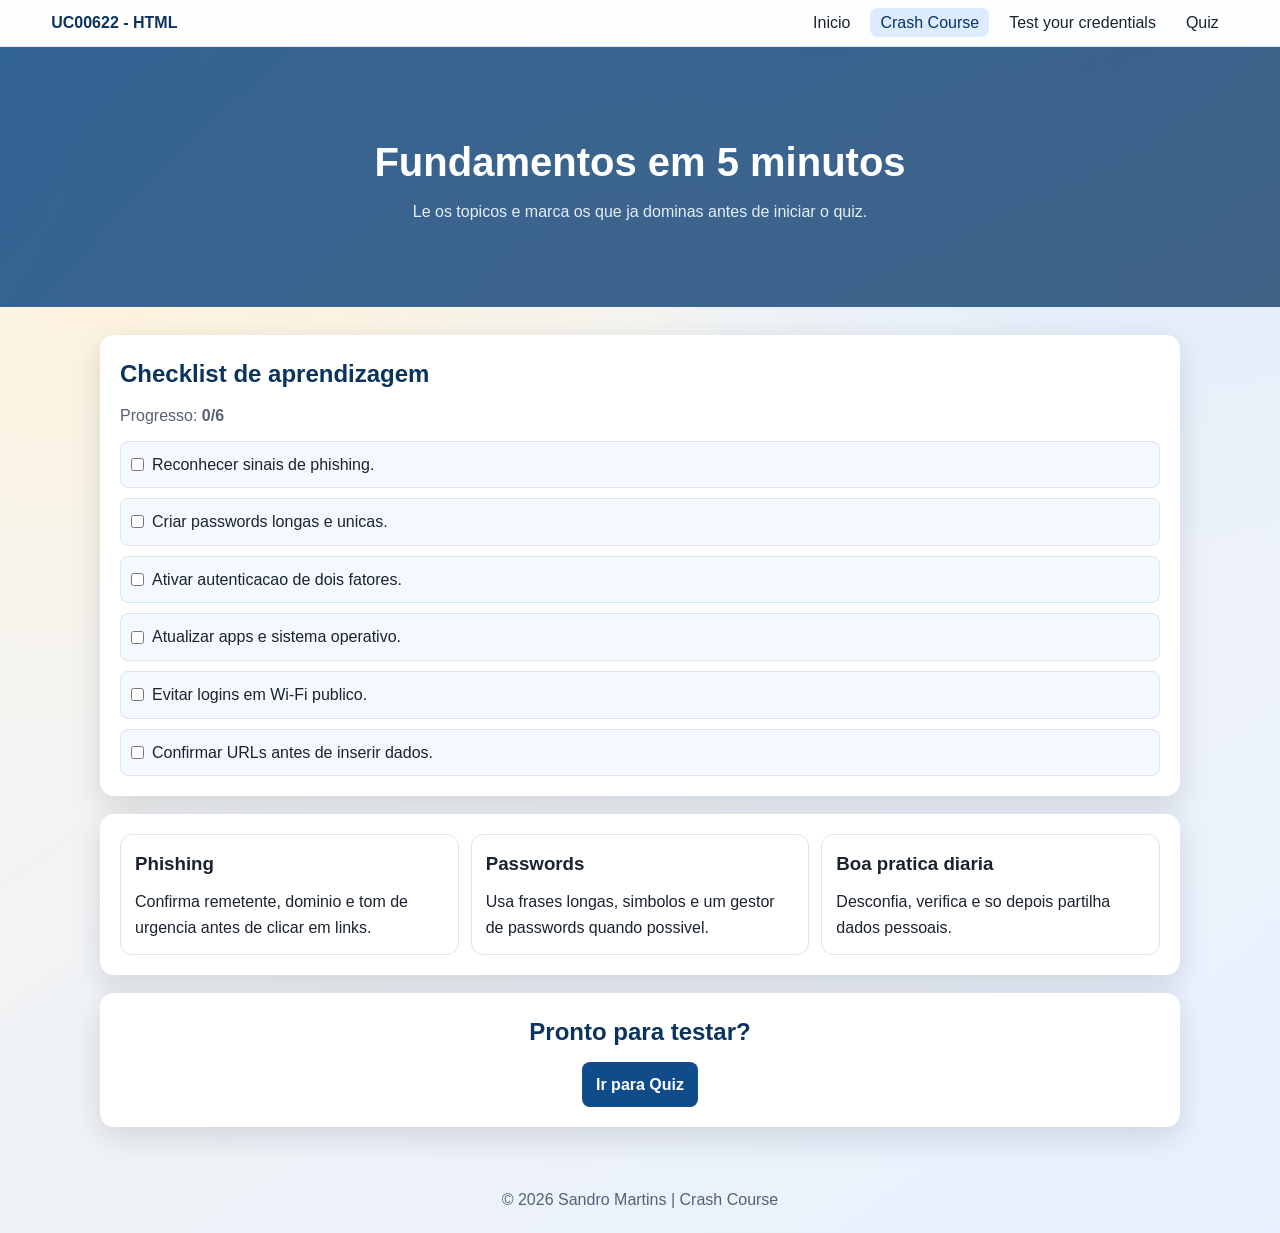
==== pages/course.html @ 0dbad37d "add:  final structure" ====
<!DOCTYPE html>
<html lang="pt">

<head>
  <meta charset="UTF-8" />
  <meta name="viewport" content="width=device-width, initial-scale=1.0" />
  <title>Crash Course | Ciberseguranca</title>
  <link rel="stylesheet" href="../style.css" />
</head>

<body>
  <a class="skip-link" href="#main-content">Saltar para o conteudo principal</a>

  <nav class="site-nav" aria-label="Navegacao principal">
    <a class="brand" href="../index.html">UC00622 - HTML</a>
    <ul class="nav-links">
      <li><a href="../index.html">Inicio</a></li>
      <li><a class="active" href="../pages/course.html">Crash Course</a></li>
      <li><a href="../pages/tester.html">Test your credentials</a></li>
      <li><a href="../pages/quiz.html">Quiz</a></li>
    </ul>
  </nav>

  <header class="hero small-hero" role="banner">
    <div class="hero-overlay"></div>
    <div class="hero-content">
      <h1 id="main-title">Fundamentos em 5 minutos</h1>
      <p class="hero-text">Le os topicos e marca os que ja dominas antes de iniciar o quiz.</p>
    </div>
  </header>

  <main id="main-content" tabindex="-1">
    <section class="content-block">
      <h2>Checklist de aprendizagem</h2>
      <p class="hint-text">Progresso: <strong id="course-progress">0/6</strong></p>
      <div class="course-checklist">
        <label><input class="course-check" type="checkbox" /> Reconhecer sinais de phishing.</label>
        <label><input class="course-check" type="checkbox" /> Criar passwords longas e unicas.</label>
        <label><input class="course-check" type="checkbox" /> Ativar autenticacao de dois fatores.</label>
        <label><input class="course-check" type="checkbox" /> Atualizar apps e sistema operativo.</label>
        <label><input class="course-check" type="checkbox" /> Evitar logins em Wi-Fi publico.</label>
        <label><input class="course-check" type="checkbox" /> Confirmar URLs antes de inserir dados.</label>
      </div>
    </section>

    <section class="content-block cards-grid">
      <article class="stat-box">
        <h3>Phishing</h3>
        <p>Confirma remetente, dominio e tom de urgencia antes de clicar em links.</p>
      </article>
      <article class="stat-box">
        <h3>Passwords</h3>
        <p>Usa frases longas, simbolos e um gestor de passwords quando possivel.</p>
      </article>
      <article class="stat-box">
        <h3>Boa pratica diaria</h3>
        <p>Desconfia, verifica e so depois partilha dados pessoais.</p>
      </article>
    </section>

    <section class="content-block centered-block">
      <h2>Pronto para testar?</h2>
      <a class="cta-link" href="../pages/quiz.html">Ir para Quiz</a>
    </section>
  </main>

  <footer role="contentinfo">
    <p>&copy; 2026 Sandro Martins | Crash Course</p>
  </footer>

  <script src="scripts/main-course.js" defer></script>
</body>

</html>
---- style.css ----
@import url("styles/root.css");
@import url("styles/base.css");
@import url("styles/layout.css");
@import url("styles/components.css");
@import url("styles/modal.css");
@import url("styles/animations.css");
@import url("styles/responsive.css");
@import url("styles/page-index.css");
@import url("styles/page-course.css");
@import url("styles/page-quiz.css");
@import url("styles/page-tester.css");
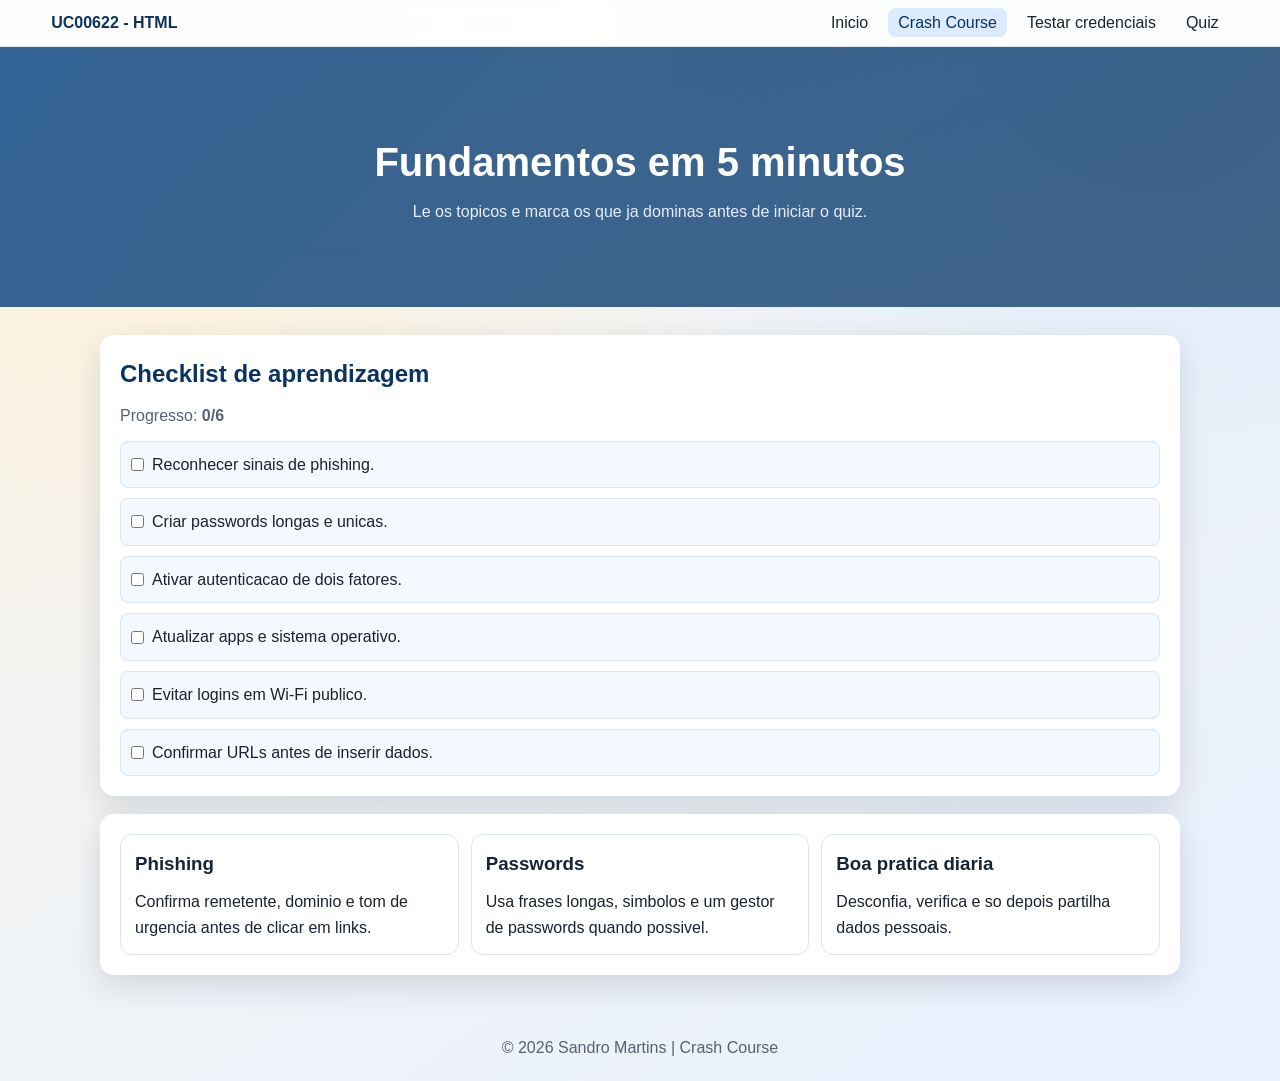
==== commit b3658742: "refactor: update text to Portuguese and improve styles for quiz and tester pages" ====
--- a/pages/course.html
+++ b/pages/course.html
@@ -16,7 +16,7 @@
     <ul class="nav-links">
       <li><a href="../index.html">Inicio</a></li>
       <li><a class="active" href="../pages/course.html">Crash Course</a></li>
-      <li><a href="../pages/tester.html">Test your credentials</a></li>
+      <li><a href="../pages/tester.html">Testar credenciais</a></li>
       <li><a href="../pages/quiz.html">Quiz</a></li>
     </ul>
   </nav>
@@ -57,18 +57,13 @@
         <p>Desconfia, verifica e so depois partilha dados pessoais.</p>
       </article>
     </section>
-
-    <section class="content-block centered-block">
-      <h2>Pronto para testar?</h2>
-      <a class="cta-link" href="../pages/quiz.html">Ir para Quiz</a>
-    </section>
   </main>
 
   <footer role="contentinfo">
     <p>&copy; 2026 Sandro Martins | Crash Course</p>
   </footer>
 
-  <script src="scripts/main-course.js" defer></script>
+  <script src="../scripts/main-course.js" defer></script>
 </body>
 
 </html>
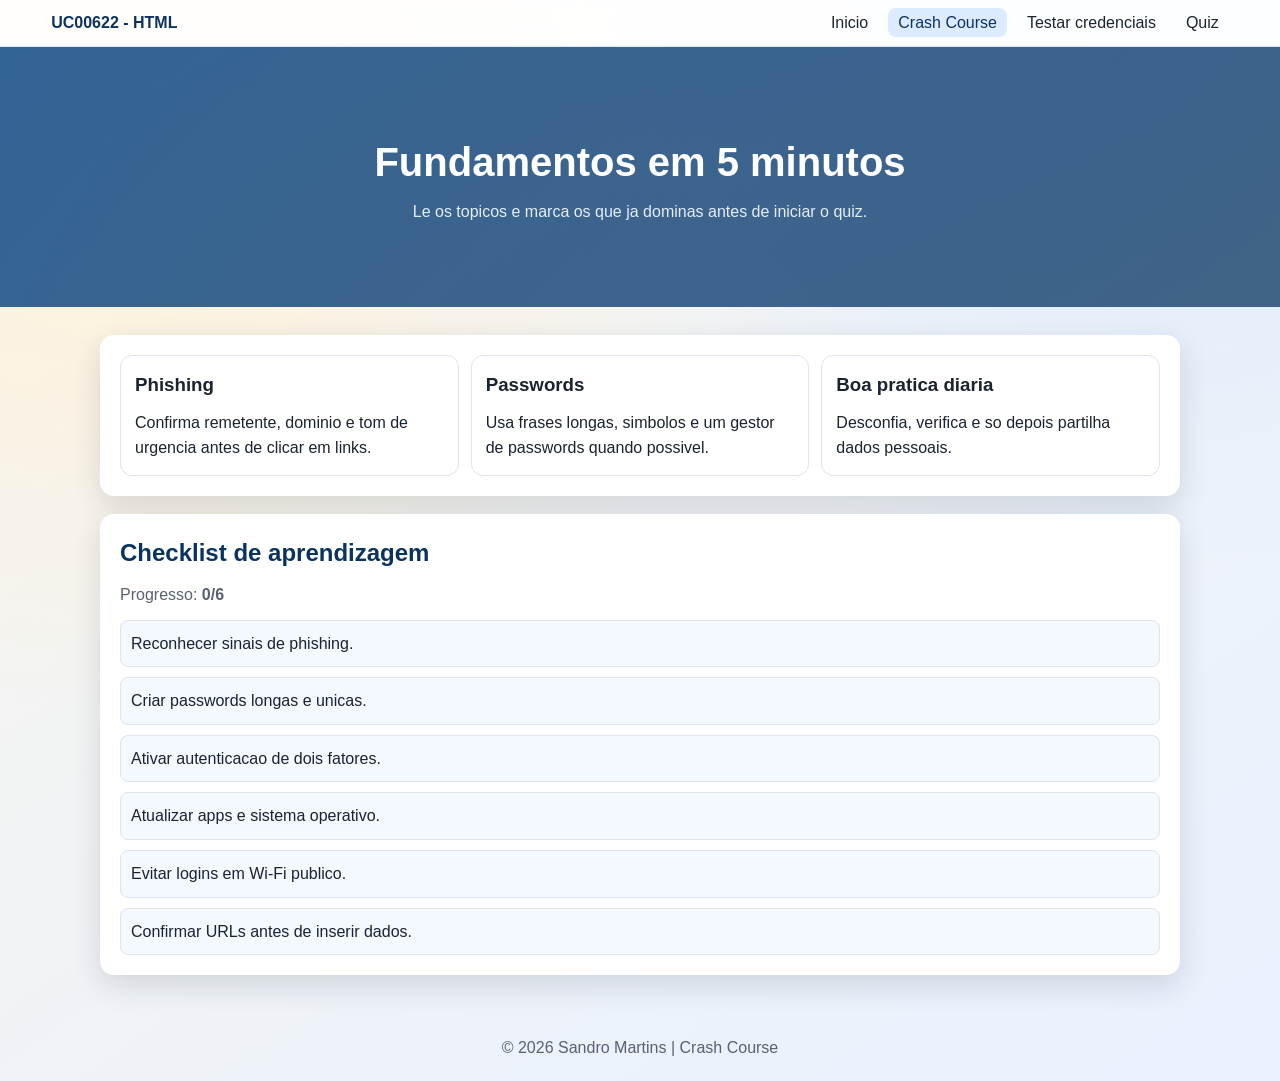
==== commit 9c2dd7ed: "Enhance course checklist flow with completion modal" ====
--- a/pages/course.html
+++ b/pages/course.html
@@ -30,18 +30,6 @@
   </header>
 
   <main id="main-content" tabindex="-1">
-    <section class="content-block">
-      <h2>Checklist de aprendizagem</h2>
-      <p class="hint-text">Progresso: <strong id="course-progress">0/6</strong></p>
-      <div class="course-checklist">
-        <label><input class="course-check" type="checkbox" /> Reconhecer sinais de phishing.</label>
-        <label><input class="course-check" type="checkbox" /> Criar passwords longas e unicas.</label>
-        <label><input class="course-check" type="checkbox" /> Ativar autenticacao de dois fatores.</label>
-        <label><input class="course-check" type="checkbox" /> Atualizar apps e sistema operativo.</label>
-        <label><input class="course-check" type="checkbox" /> Evitar logins em Wi-Fi publico.</label>
-        <label><input class="course-check" type="checkbox" /> Confirmar URLs antes de inserir dados.</label>
-      </div>
-    </section>
 
     <section class="content-block cards-grid">
       <article class="stat-box">
@@ -57,12 +45,39 @@
         <p>Desconfia, verifica e so depois partilha dados pessoais.</p>
       </article>
     </section>
+
+    <section class="content-block">
+      <h2>Checklist de aprendizagem</h2>
+      <p class="hint-text">Progresso: <strong id="course-progress">0/6</strong></p>
+      <div class="course-checklist">
+        <button class="course-check" type="button" aria-pressed="false">Reconhecer sinais de phishing.</button>
+        <button class="course-check" type="button" aria-pressed="false">Criar passwords longas e unicas.</button>
+        <button class="course-check" type="button" aria-pressed="false">Ativar autenticacao de dois fatores.</button>
+        <button class="course-check" type="button" aria-pressed="false">Atualizar apps e sistema operativo.</button>
+        <button class="course-check" type="button" aria-pressed="false">Evitar logins em Wi-Fi publico.</button>
+        <button class="course-check" type="button" aria-pressed="false">Confirmar URLs antes de inserir dados.</button>
+      </div>
+    </section>
+
   </main>
 
   <footer role="contentinfo">
     <p>&copy; 2026 Sandro Martins | Crash Course</p>
   </footer>
 
+  <dialog id="course-complete-modal" class="modal-panel" aria-modal="true" aria-labelledby="course-complete-title">
+    <div class="modal-content">
+      <h2 id="course-complete-title">Checklist completa</h2>
+      <p>Excelente. Queres seguir para o quiz ou explorar mais opcoes?</p>
+      <div class="actions">
+        <button id="btn-course-go-quiz" type="button">Entrar no quiz</button>
+        <button id="btn-course-go-tester" type="button">Testar credenciais</button>
+        <button id="btn-course-modal-close" type="button" class="secondary">Fechar</button>
+      </div>
+    </div>
+  </dialog>
+
+  <script src="../scripts/modal.js" defer></script>
   <script src="../scripts/main-course.js" defer></script>
 </body>
 
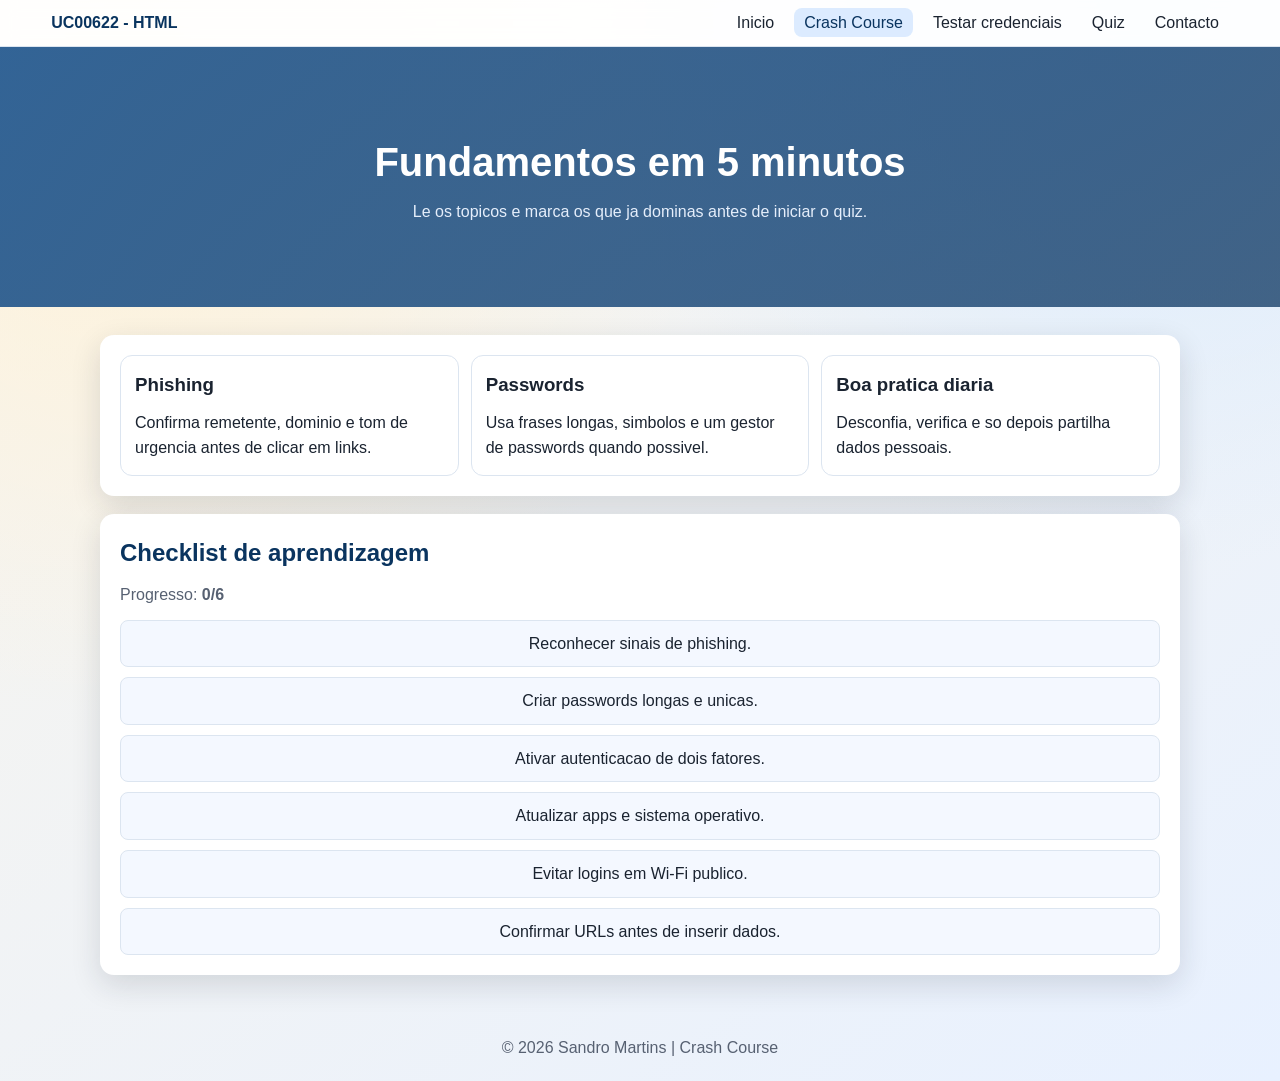
==== commit 7e41a457: "feat: Implement contact modal and form validation - Added a contact modal to the tester page with a " ====
--- a/pages/course.html
+++ b/pages/course.html
@@ -13,11 +13,17 @@
 
   <nav class="site-nav" aria-label="Navegacao principal">
     <a class="brand" href="../index.html">UC00622 - HTML</a>
-    <ul class="nav-links">
+    <button type="button" class="hamburger-menu" id="hamburger-btn" aria-label="Abrir menu" aria-expanded="false">
+      <span></span>
+      <span></span>
+      <span></span>
+    </button>
+    <ul class="nav-links" id="nav-links">
       <li><a href="../index.html">Inicio</a></li>
       <li><a class="active" href="../pages/course.html">Crash Course</a></li>
       <li><a href="../pages/tester.html">Testar credenciais</a></li>
       <li><a href="../pages/quiz.html">Quiz</a></li>
+      <li><a href="#" id="btn-contact" type="button">Contacto</a></li>
     </ul>
   </nav>
 
@@ -77,7 +83,64 @@
     </div>
   </dialog>
 
+  <dialog id="contact-modal" class="modal-panel contact-modal" aria-modal="true" aria-labelledby="contact-modal-title">
+    <div class="modal-content">
+      <button type="button" class="close-modal" aria-label="Fechar modal de contacto">&times;</button>
+      <h2 id="contact-modal-title">Entre em Contacto</h2>
+      <form id="contact-form" class="contact-form" novalidate>
+        <div class="form-group">
+          <label for="contact-name">Nome *</label>
+          <input type="text" id="contact-name" name="name" placeholder="Seu nome" required />
+          <span class="error-message"></span>
+        </div>
+
+        <div class="form-group">
+          <label for="contact-email">Email *</label>
+          <input type="email" id="contact-email" name="email" placeholder="seu.email@example.com" required />
+          <span class="error-message"></span>
+        </div>
+
+        <div class="form-group">
+          <label for="contact-subject">Assunto *</label>
+          <select id="contact-subject" name="subject" required>
+            <option value="">-- Selecione --</option>
+            <option value="duvida">Dúvida</option>
+            <option value="feedback">Feedback</option>
+            <option value="problema">Problema técnico</option>
+            <option value="outro">Outro</option>
+          </select>
+          <span class="error-message"></span>
+        </div>
+
+        <div class="form-group">
+          <label for="contact-message">Mensagem *</label>
+          <textarea id="contact-message" name="message" rows="4" placeholder="Sua mensagem..." required></textarea>
+          <span class="char-counter"><span id="contact-char-count">0</span>/500</span>
+          <span class="error-message"></span>
+        </div>
+
+        <div class="form-actions">
+          <button type="submit" class="btn-submit">Enviar</button>
+          <button type="button" class="btn-cancel">Cancelar</button>
+        </div>
+      </form>
+
+      <div id="contact-success" class="success-message hidden">
+        <div class="success-content">
+          <svg class="success-icon" viewBox="0 0 24 24" fill="none" stroke="currentColor" stroke-width="2">
+            <circle cx="12" cy="12" r="10"></circle>
+            <path d="M9 12l2 2 4-4"></path>
+          </svg>
+          <h3>Mensagem Enviada!</h3>
+          <p>Obrigado pelo contacto. Responderemos em breve.</p>
+        </div>
+      </div>
+    </div>
+  </dialog>
+
   <script src="../scripts/modal.js" defer></script>
+  <script src="../scripts/hamburger.js" defer></script>
+  <script src="../scripts/contact-modal.js" defer></script>
   <script src="../scripts/main-course.js" defer></script>
 </body>
 
